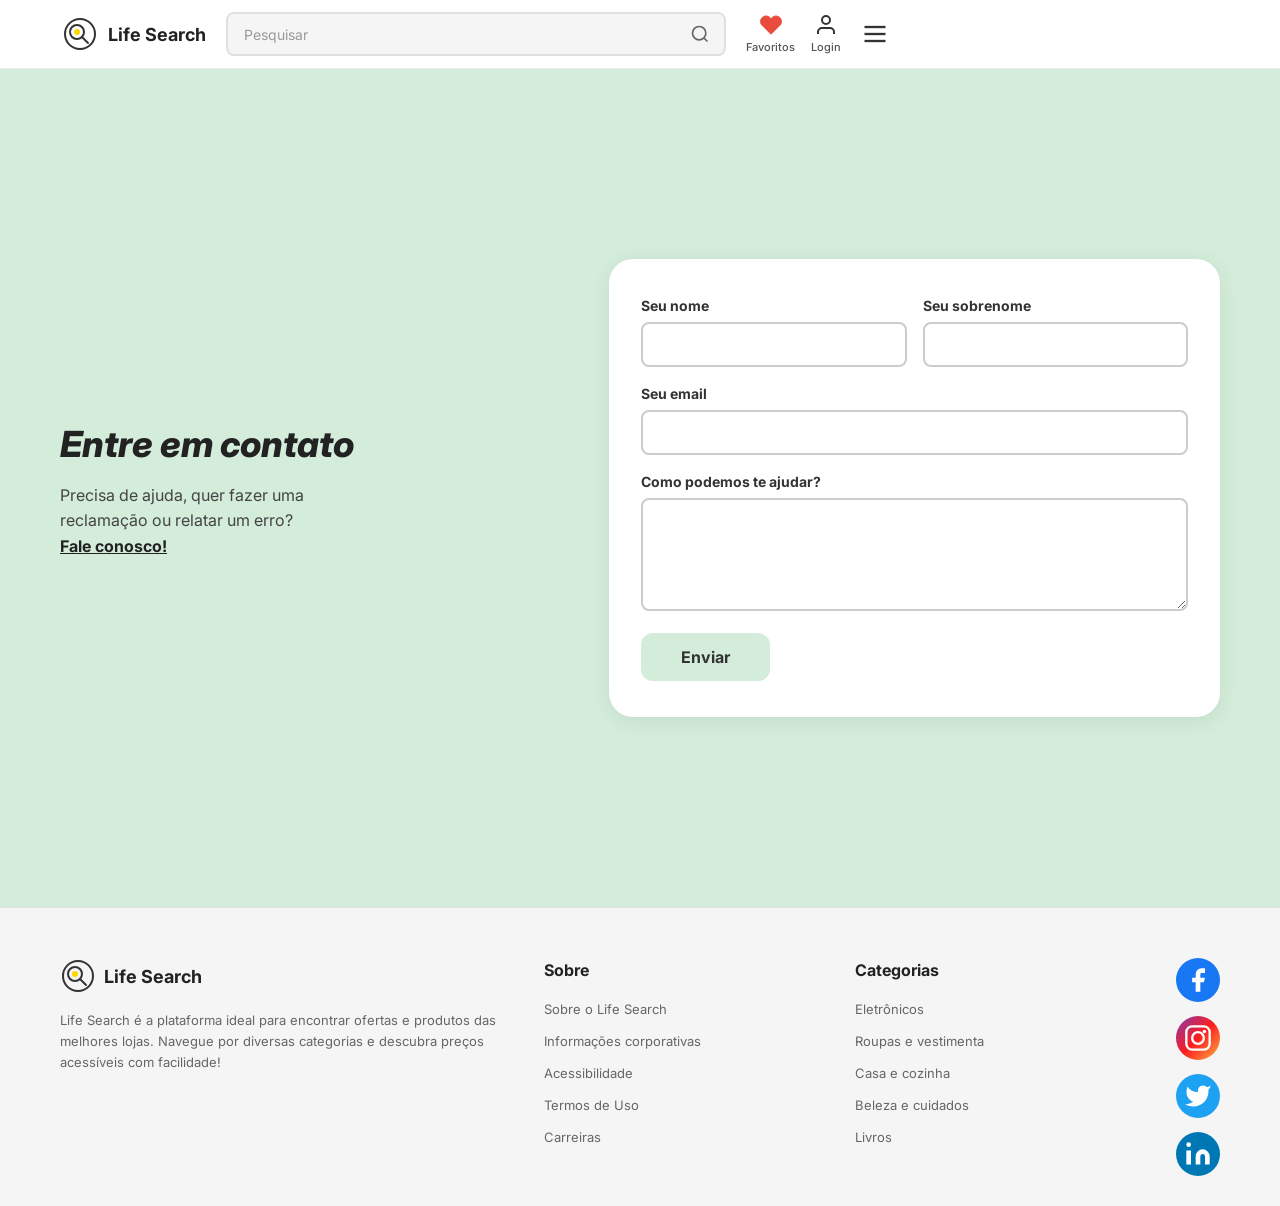
==== contato.html @ 58d378dd "feat: Implement core pages, styling, and assets for the Life Search application." ====
<!DOCTYPE html>
<html lang="pt-BR">

<head>
    <meta charset="UTF-8">
    <meta name="viewport" content="width=device-width, initial-scale=1.0">
    <meta name="description" content="Entre em contato com o Life Search. Envie sua mensagem, sugestão ou reclamação.">
    <title>Contato - Life Search</title>
    <link rel="preconnect" href="https://fonts.googleapis.com">
    <link rel="preconnect" href="https://fonts.gstatic.com" crossorigin>
    <link href="https://fonts.googleapis.com/css2?family=Inter:wght@400;500;600;700;800&display=swap" rel="stylesheet">
    <link rel="stylesheet" href="style.css">
</head>

<body>

    <!-- HEADER -->
    <header class="header" id="header">
        <div class="header-container">
            <a href="index.html" class="logo" id="logo">
                <img src="assets/img/logo_header.png" alt="Life Search" class="logo-img"
                    onerror="this.style.display='none'; this.nextElementSibling.style.display='flex';">
                <div class="logo-fallback" style="display:none;">
                    <div class="logo-icon"><svg width="32" height="32" viewBox="0 0 32 32" fill="none">
                            <circle cx="16" cy="16" r="15" stroke="#333" stroke-width="2" />
                            <circle cx="13" cy="14" r="7" stroke="#333" stroke-width="2" fill="none" />
                            <line x1="18" y1="19" x2="24" y2="25" stroke="#333" stroke-width="2"
                                stroke-linecap="round" />
                            <circle cx="13" cy="14" r="3" fill="#FFD700" />
                        </svg></div>
                    <span class="logo-text">Life Search</span>
                </div>
            </a>
            <div class="search-bar" id="search-bar">
                <input type="text" placeholder="Pesquisar" id="search-input">
                <button class="search-btn" id="search-btn">
                    <svg width="20" height="20" viewBox="0 0 24 24" fill="none" stroke="#666" stroke-width="2">
                        <circle cx="11" cy="11" r="8" />
                        <line x1="21" y1="21" x2="16.65" y2="16.65" />
                    </svg>
                </button>
            </div>
            <nav class="header-nav" id="header-nav">
                <a href="favoritos.html" class="nav-item" id="nav-favoritos">
                    <svg width="24" height="24" viewBox="0 0 24 24" fill="#e74c3c" stroke="#e74c3c" stroke-width="1">
                        <path
                            d="M20.84 4.61a5.5 5.5 0 0 0-7.78 0L12 5.67l-1.06-1.06a5.5 5.5 0 0 0-7.78 7.78l1.06 1.06L12 21.23l7.78-7.78 1.06-1.06a5.5 5.5 0 0 0 0-7.78z" />
                    </svg>
                    <span>Favoritos</span>
                </a>
                <a href="login.html" class="nav-item" id="nav-login">
                    <svg width="24" height="24" viewBox="0 0 24 24" fill="none" stroke="#333" stroke-width="2">
                        <path d="M20 21v-2a4 4 0 0 0-4-4H8a4 4 0 0 0-4 4v2" />
                        <circle cx="12" cy="7" r="4" />
                    </svg>
                    <span>Login</span>
                </a>
                <button class="menu-btn" id="menu-btn">
                    <svg width="28" height="28" viewBox="0 0 24 24" fill="none" stroke="#333" stroke-width="2">
                        <line x1="3" y1="6" x2="21" y2="6" />
                        <line x1="3" y1="12" x2="21" y2="12" />
                        <line x1="3" y1="18" x2="21" y2="18" />
                    </svg>
                </button>
            </nav>
        </div>
    </header>

    <!-- CONTACT SECTION -->
    <section class="contact-section" id="contact-section">
        <div class="contact-container">
            <div class="contact-text">
                <h1>Entre em contato</h1>
                <p>Precisa de ajuda, quer fazer uma<br>reclamação ou relatar um erro?<br><a href="#"
                        class="contact-cta">Fale conosco!</a></p>
            </div>
            <div class="contact-form-card">
                <form id="contact-form">
                    <div class="form-row">
                        <div class="form-group">
                            <label for="contact-nome"><strong>Seu nome</strong></label>
                            <input type="text" id="contact-nome" required>
                        </div>
                        <div class="form-group">
                            <label for="contact-sobrenome"><strong>Seu sobrenome</strong></label>
                            <input type="text" id="contact-sobrenome" required>
                        </div>
                    </div>
                    <div class="form-group">
                        <label for="contact-email"><strong>Seu email</strong></label>
                        <input type="email" id="contact-email" required>
                    </div>
                    <div class="form-group">
                        <label for="contact-mensagem"><strong>Como podemos te ajudar?</strong></label>
                        <textarea id="contact-mensagem" rows="5" required></textarea>
                    </div>
                    <button type="submit" class="btn-enviar" id="btn-enviar">Enviar</button>
                </form>
            </div>
        </div>
    </section>

    <!-- FOOTER -->
    <footer class="footer" id="footer">
        <div class="footer-container">
            <div class="footer-brand">
                <div class="footer-logo">
                    <img src="assets/img/logo_footer.png" alt="Life Search" class="footer-logo-img"
                        onerror="this.style.display='none'; this.nextElementSibling.style.display='flex';">
                    <div class="logo-fallback" style="display:none;">
                        <div class="logo-icon footer-logo-icon"><svg width="32" height="32" viewBox="0 0 32 32"
                                fill="none">
                                <circle cx="16" cy="16" r="15" stroke="#333" stroke-width="2" />
                                <circle cx="13" cy="14" r="7" stroke="#333" stroke-width="2" fill="none" />
                                <line x1="18" y1="19" x2="24" y2="25" stroke="#333" stroke-width="2"
                                    stroke-linecap="round" />
                                <circle cx="13" cy="14" r="3" fill="#FFD700" />
                            </svg></div><span class="logo-text">Life Search</span>
                    </div>
                </div>
                <p class="footer-desc">Life Search é a plataforma ideal para encontrar ofertas e produtos das melhores
                    lojas. Navegue por diversas categorias e descubra preços acessíveis com facilidade!</p>
            </div>
            <div class="footer-links">
                <div class="footer-col">
                    <h3>Sobre</h3>
                    <ul>
                        <li><a href="#">Sobre o Life Search</a></li>
                        <li><a href="#">Informações corporativas</a></li>
                        <li><a href="#">Acessibilidade</a></li>
                        <li><a href="#">Termos de Uso</a></li>
                        <li><a href="#">Carreiras</a></li>
                    </ul>
                </div>
                <div class="footer-col">
                    <h3>Categorias</h3>
                    <ul>
                        <li><a href="#">Eletrônicos</a></li>
                        <li><a href="#">Roupas e vestimenta</a></li>
                        <li><a href="#">Casa e cozinha</a></li>
                        <li><a href="#">Beleza e cuidados</a></li>
                        <li><a href="#">Livros</a></li>
                    </ul>
                </div>
            </div>
            <div class="footer-social">
                <a href="#" class="social-icon" id="social-facebook" aria-label="Facebook"><svg width="28" height="28"
                        viewBox="0 0 24 24" fill="white">
                        <path d="M18 2h-3a5 5 0 0 0-5 5v3H7v4h3v8h4v-8h3l1-4h-4V7a1 1 0 0 1 1-1h3z" />
                    </svg></a>
                <a href="#" class="social-icon" id="social-instagram" aria-label="Instagram"><svg width="28" height="28"
                        viewBox="0 0 24 24" fill="none" stroke="white" stroke-width="2">
                        <rect x="2" y="2" width="20" height="20" rx="5" />
                        <circle cx="12" cy="12" r="5" />
                        <circle cx="17.5" cy="6.5" r="1.5" fill="white" stroke="none" />
                    </svg></a>
                <a href="#" class="social-icon" id="social-twitter" aria-label="Twitter"><svg width="28" height="28"
                        viewBox="0 0 24 24" fill="white">
                        <path
                            d="M23 3a10.9 10.9 0 0 1-3.14 1.53 4.48 4.48 0 0 0-7.86 3v1A10.66 10.66 0 0 1 3 4s-4 9 5 13a11.64 11.64 0 0 1-7 2c9 5 20 0 20-11.5a4.5 4.5 0 0 0-.08-.83A7.72 7.72 0 0 0 23 3z" />
                    </svg></a>
                <a href="#" class="social-icon" id="social-linkedin" aria-label="LinkedIn"><svg width="28" height="28"
                        viewBox="0 0 24 24" fill="white">
                        <path d="M16 8a6 6 0 0 1 6 6v7h-4v-7a2 2 0 0 0-2-2 2 2 0 0 0-2 2v7h-4v-7a6 6 0 0 1 6-6z" />
                        <rect x="2" y="9" width="4" height="12" />
                        <circle cx="4" cy="4" r="2" />
                    </svg></a>
            </div>
        </div>
    </footer>
</body>

</html>
---- style.css ----
/* ========================================
   Life Search - Stylesheet
   ======================================== */

/* RESET & BASE */
*,
*::before,
*::after {
    margin: 0;
    padding: 0;
    box-sizing: border-box;
}

html {
    scroll-behavior: smooth;
}

body {
    font-family: 'Inter', -apple-system, BlinkMacSystemFont, 'Segoe UI', sans-serif;
    color: #222;
    background: #fff;
    line-height: 1.5;
    -webkit-font-smoothing: antialiased;
}

a {
    text-decoration: none;
    color: inherit;
}

ul {
    list-style: none;
}

img {
    max-width: 100%;
    height: auto;
    display: block;
}

/* ========================================
   HEADER
   ======================================== */
.header {
    background: #fff;
    border-bottom: 1px solid #eee;
    position: sticky;
    top: 0;
    z-index: 100;
    padding: 12px 0;
}

.header-container {
    max-width: 1200px;
    margin: 0 auto;
    padding: 0 20px;
    display: flex;
    align-items: center;
    gap: 20px;
}

/* Logo */
.logo {
    display: flex;
    align-items: center;
    gap: 8px;
    flex-shrink: 0;
}

.logo-icon {
    width: 40px;
    height: 40px;
    display: flex;
    align-items: center;
    justify-content: center;
}

.logo-text {
    font-size: 18px;
    font-weight: 700;
    color: #222;
    white-space: nowrap;
}

/* Search Bar */
.search-bar {
    flex: 1;
    max-width: 500px;
    display: flex;
    align-items: center;
    background: #f5f5f5;
    border: 2px solid #e0e0e0;
    border-radius: 8px;
    overflow: hidden;
    transition: border-color 0.2s;
}

.search-bar:focus-within {
    border-color: #FFD700;
}

.search-bar input {
    flex: 1;
    padding: 10px 16px;
    border: none;
    background: transparent;
    font-size: 14px;
    font-family: inherit;
    outline: none;
    color: #333;
}

.search-bar input::placeholder {
    color: #999;
}

.search-btn {
    display: flex;
    align-items: center;
    justify-content: center;
    padding: 10px 14px;
    background: transparent;
    border: none;
    cursor: pointer;
    transition: background 0.2s;
}

.search-btn:hover {
    background: #e8e8e8;
}

/* Header Navigation */
.header-nav {
    display: flex;
    align-items: center;
    gap: 16px;
    flex-shrink: 0;
}

.nav-item {
    display: flex;
    flex-direction: column;
    align-items: center;
    gap: 2px;
    font-size: 11px;
    font-weight: 500;
    color: #555;
    transition: color 0.2s;
}

.nav-item:hover {
    color: #222;
}

.menu-btn {
    background: none;
    border: none;
    cursor: pointer;
    display: flex;
    align-items: center;
    justify-content: center;
    padding: 4px;
    border-radius: 4px;
    transition: background 0.2s;
}

.menu-btn:hover {
    background: #f0f0f0;
}

/* ========================================
   HERO GRID
   ======================================== */
.main-content {
    max-width: 1200px;
    margin: 0 auto;
    padding: 20px;
}

.hero-grid {
    display: grid;
    grid-template-columns: 1fr 1fr 1fr 2fr 2fr;
    grid-template-rows: 140px 140px;
    gap: 12px;
    margin-bottom: 40px;
}

.hero-card {
    border-radius: 12px;
    overflow: hidden;
    position: relative;
    display: flex;
    align-items: flex-end;
    padding: 16px;
    transition: transform 0.25s ease, box-shadow 0.25s ease;
    cursor: pointer;
}

.hero-card:hover {
    transform: translateY(-3px);
    box-shadow: 0 8px 24px rgba(0, 0, 0, 0.15);
}

.hero-card img {
    position: absolute;
    top: 0;
    left: 0;
    width: 100%;
    height: 100%;
    object-fit: cover;
}

.hero-card-content {
    position: relative;
    z-index: 1;
    display: flex;
    flex-direction: column;
    justify-content: flex-end;
    width: 100%;
    height: 100%;
}

.hero-label {
    font-size: 15px;
    font-weight: 700;
    color: #fff;
    position: relative;
    z-index: 2;
    text-shadow: 0 1px 4px rgba(0, 0, 0, 0.3);
    line-height: 1.3;
}

/* Flash Deals - Ofertas Relâmpago */
.hero-ofertas {
    grid-column: 1;
    grid-row: 1 / 3;
    background: linear-gradient(135deg, #FFD700 0%, #FFC107 40%, #9b59b6 100%);
}

.hero-ofertas::after {
    content: '';
    position: absolute;
    bottom: 0;
    left: 0;
    right: 0;
    height: 50%;
    background: linear-gradient(to top, rgba(0, 0, 0, 0.45), transparent);
    border-radius: 0 0 12px 12px;
    z-index: 1;
}

.hero-ofertas .hero-label {
    color: #fff;
    text-shadow: 0 1px 6px rgba(0, 0, 0, 0.3);
    font-size: 16px;
    font-weight: 800;
    z-index: 2;
}

/* Cupons */
.hero-cupons {
    grid-column: 2;
    grid-row: 1;
    background: linear-gradient(135deg, #ec407a, #e91e63);
}

.hero-cupons .hero-label {
    font-size: 13px;
}

/* Mais Buscados */
.hero-buscados {
    grid-column: 3;
    grid-row: 1;
    background: linear-gradient(135deg, #e65100, #ff6d00);
}

.hero-buscados .hero-label {
    font-size: 13px;
}

/* Celulares */
.hero-celulares {
    grid-column: 4;
    grid-row: 1;
    background: linear-gradient(135deg, #e8eaf6, #c5cae9);
}

.hero-celulares::after {
    content: '';
    position: absolute;
    bottom: 0;
    left: 0;
    right: 0;
    height: 60%;
    background: linear-gradient(to top, rgba(0, 0, 0, 0.5), transparent);
    border-radius: 0 0 12px 12px;
    z-index: 1;
}

.hero-celulares .hero-label {
    color: #fff;
    text-align: center;
    width: 100%;
    font-size: 16px;
    z-index: 2;
}

/* Cozinha */
.hero-cozinha {
    grid-column: 5;
    grid-row: 1;
    background: linear-gradient(135deg, #4a4a4a 0%, #6d6d6d 50%, #8d8d8d 100%);
}

.hero-cozinha::after {
    content: '';
    position: absolute;
    bottom: 0;
    left: 0;
    right: 0;
    height: 60%;
    background: linear-gradient(to top, rgba(0, 0, 0, 0.5), transparent);
    border-radius: 0 0 12px 12px;
    z-index: 1;
}

.hero-cozinha .hero-label {
    font-size: 18px;
    text-align: right;
    width: 100%;
    z-index: 2;
}

/* Setup */
.hero-setup {
    grid-column: 2 / 4;
    grid-row: 2;
    background: linear-gradient(135deg, #1a1a2e, #16213e, #0f3460);
}

.hero-setup .hero-card-content {
    z-index: 2;
}

.hero-setup .setup-info {
    display: flex;
    justify-content: space-between;
    align-items: flex-end;
    width: 100%;
}

.setup-title {
    font-size: 13px;
    color: #ccc;
    font-weight: 500;
    line-height: 1.3;
    text-shadow: 0 1px 4px rgba(0, 0, 0, 0.5);
}

.setup-discount {
    font-size: 12px;
    color: #FFD700;
    text-align: right;
    line-height: 1.4;
    text-shadow: 0 1px 4px rgba(0, 0, 0, 0.5);
}

/* Hidden cards at row 2, col 4–5 */
.hero-grid> :nth-child(n+7) {
    display: none;
}

/* ========================================
   CATEGORIES
   ======================================== */
.section-title {
    font-size: 20px;
    font-weight: 700;
    color: #222;
    margin-bottom: 20px;
}

.section-title-center {
    text-align: center;
}

.categories-scroll {
    display: flex;
    gap: 12px;
    overflow-x: auto;
    padding-bottom: 12px;
    scrollbar-width: thin;
}

.categories-scroll::-webkit-scrollbar {
    height: 6px;
}

.categories-scroll::-webkit-scrollbar-thumb {
    background: #ccc;
    border-radius: 3px;
}

.category-item {
    display: flex;
    flex-direction: column;
    align-items: center;
    gap: 8px;
    min-width: 80px;
    text-align: center;
    font-size: 11px;
    font-weight: 500;
    color: #444;
    transition: transform 0.2s;
}

.category-item:hover {
    transform: translateY(-3px);
}

.category-icon {
    width: 64px;
    height: 64px;
    border-radius: 50%;
    background: #f0f4f8;
    display: flex;
    align-items: center;
    justify-content: center;
    font-size: 28px;
    box-shadow: 0 2px 8px rgba(0, 0, 0, 0.08);
    transition: box-shadow 0.2s, background 0.2s;
}

.category-item:hover .category-icon {
    box-shadow: 0 4px 12px rgba(0, 0, 0, 0.15);
    background: #e8ecf1;
}

.section-categories {
    margin-bottom: 50px;
}

/* ========================================
   OFFERS & BENEFITS
   ======================================== */
.section-offers {
    margin-bottom: 50px;
}

.offers-grid {
    display: grid;
    grid-template-columns: repeat(4, 1fr);
    gap: 20px;
}

.offer-card {
    display: flex;
    flex-direction: column;
    align-items: center;
    justify-content: center;
    padding: 30px 20px;
    border-radius: 16px;
    background: #f7f8fa;
    border: 2px solid #eee;
    text-align: center;
    gap: 12px;
    transition: transform 0.25s, box-shadow 0.25s, border-color 0.25s;
    min-height: 180px;
}

.offer-card:hover {
    transform: translateY(-5px);
    box-shadow: 0 8px 24px rgba(0, 0, 0, 0.1);
    border-color: #FFD700;
}

.offer-icon {
    font-size: 48px;
}

.offer-text {
    font-size: 16px;
    font-weight: 600;
    color: #333;
    line-height: 1.3;
}

.offer-highlight-red {
    color: #e53935;
    font-size: 20px;
}

/* ========================================
   STORES
   ======================================== */
.section-stores {
    margin-bottom: 50px;
}

.stores-grid {
    display: flex;
    gap: 20px;
    flex-wrap: wrap;
    align-items: center;
}

.store-item {
    transition: transform 0.2s;
}

.store-item:hover {
    transform: scale(1.08);
}

.store-logo {
    width: 72px;
    height: 72px;
    border-radius: 50%;
    display: flex;
    align-items: center;
    justify-content: center;
    font-size: 32px;
    box-shadow: 0 2px 10px rgba(0, 0, 0, 0.1);
    background: #f5f5f5;
    overflow: hidden;
}

.store-mercadolivre {
    background: linear-gradient(135deg, #ffe600, #ffd000);
}

.store-amazon {
    background: #232f3e;
}

.store-amazon .store-letter {
    font-size: 36px;
    font-weight: 800;
    color: #fff;
    font-family: 'Georgia', serif;
    font-style: italic;
}

.store-nike {
    background: #fff;
    border: 2px solid #eee;
}

.store-shein {
    background: linear-gradient(135deg, #e74c3c, #c0392b);
    color: #fff;
}

.store-shopee {
    background: linear-gradient(135deg, #ee4d2d, #f05c40);
}

.store-shopee .shopee-s {
    font-size: 36px;
    font-weight: 800;
    color: #fff;
}

.store-boticario {
    background: #fff;
    border: 2px solid #eee;
}

.store-text-small {
    font-size: 10px;
    font-weight: 700;
    color: #333;
}

.store-extra {
    background: linear-gradient(135deg, #1565c0, #1976d2);
    color: #fff;
}

.store-letter {
    font-size: 36px;
    font-weight: 800;
}

/* ========================================
   FOOTER
   ======================================== */
.footer {
    background: #f5f5f5;
    padding: 50px 0 30px;
    border-top: 1px solid #e0e0e0;
}

.footer-container {
    max-width: 1200px;
    margin: 0 auto;
    padding: 0 20px;
    display: grid;
    grid-template-columns: 1.5fr 2fr auto;
    gap: 40px;
    align-items: start;
}

.footer-brand {
    display: flex;
    flex-direction: column;
    gap: 16px;
}

.footer-logo {
    display: flex;
    align-items: center;
    gap: 8px;
}

.footer-logo-icon {
    width: 36px;
    height: 36px;
}

.footer-desc {
    font-size: 13px;
    color: #666;
    line-height: 1.6;
}

.footer-links {
    display: grid;
    grid-template-columns: 1fr 1fr;
    gap: 30px;
}

.footer-col h3 {
    font-size: 16px;
    font-weight: 700;
    color: #222;
    margin-bottom: 14px;
}

.footer-col ul {
    display: flex;
    flex-direction: column;
    gap: 8px;
}

.footer-col a {
    font-size: 13px;
    color: #666;
    transition: color 0.2s;
}

.footer-col a:hover {
    color: #222;
}

.footer-social {
    display: flex;
    flex-direction: column;
    gap: 14px;
    align-items: center;
}

.social-icon {
    width: 44px;
    height: 44px;
    border-radius: 50%;
    display: flex;
    align-items: center;
    justify-content: center;
    transition: transform 0.2s, opacity 0.2s;
}

.social-icon:hover {
    transform: scale(1.1);
    opacity: 0.85;
}

/* Social colors */
#social-facebook {
    background: #1877f2;
}

#social-instagram {
    background: linear-gradient(135deg, #833ab4, #fd1d1d, #fcb045);
}

#social-twitter {
    background: #1da1f2;
}

#social-linkedin {
    background: #0077b5;
}

/* ========================================
   RESPONSIVE
   ======================================== */
@media (max-width: 900px) {
    .hero-grid {
        grid-template-columns: 1fr 1fr;
        grid-template-rows: repeat(4, 140px);
    }

    .hero-ofertas {
        grid-column: 1;
        grid-row: 1 / 3;
    }

    .hero-cupons {
        grid-column: 2;
        grid-row: 1;
    }

    .hero-buscados {
        grid-column: 2;
        grid-row: 2;
    }

    .hero-celulares {
        grid-column: 1;
        grid-row: 3;
    }

    .hero-cozinha {
        grid-column: 2;
        grid-row: 3;
    }

    .hero-setup {
        grid-column: 1 / 3;
        grid-row: 4;
    }

    .offers-grid {
        grid-template-columns: repeat(2, 1fr);
    }

    .footer-container {
        grid-template-columns: 1fr;
    }

    .footer-social {
        flex-direction: row;
        justify-content: center;
    }
}

@media (max-width: 600px) {
    .header-container {
        flex-wrap: wrap;
        gap: 10px;
    }

    .search-bar {
        order: 3;
        max-width: 100%;
        width: 100%;
    }

    .hero-grid {
        grid-template-columns: 1fr;
        grid-template-rows: auto;
    }

    .hero-ofertas {
        grid-column: 1;
        grid-row: auto;
        min-height: 200px;
    }

    .hero-cupons,
    .hero-buscados,
    .hero-celulares,
    .hero-cozinha,
    .hero-setup {
        grid-column: 1;
        grid-row: auto;
        min-height: 140px;
    }

    .offers-grid {
        grid-template-columns: repeat(2, 1fr);
        gap: 12px;
    }

    .offer-card {
        min-height: 140px;
        padding: 20px 12px;
    }

    .stores-grid {
        justify-content: center;
    }

    .footer-links {
        grid-template-columns: 1fr;
    }
}

/* ========================================
   LOGO IMAGE SUPPORT
   ======================================== */
.logo-img {
    height: 40px;
    width: auto;
}

.footer-logo-img {
    height: 36px;
    width: auto;
}

.logo-fallback {
    display: flex;
    align-items: center;
    gap: 8px;
}

/* ========================================
   LOGIN PAGE
   ======================================== */
.login-page {
    background: #d4edda;
    min-height: 100vh;
    display: flex;
    align-items: center;
    justify-content: center;
    padding: 40px 20px;
}

.login-wrapper {
    width: 100%;
    max-width: 420px;
    display: flex;
    flex-direction: column;
    align-items: center;
    gap: 30px;
}

.login-logo {
    display: flex;
    flex-direction: column;
    align-items: center;
}

.login-logo-img {
    height: 64px;
    width: auto;
}

.login-card {
    background: #fff;
    border-radius: 24px;
    padding: 32px 28px;
    width: 100%;
    box-shadow: 0 4px 20px rgba(0, 0, 0, 0.08);
}

.social-login {
    text-align: center;
    margin-bottom: 24px;
}

.social-login h2 {
    font-size: 16px;
    font-weight: 700;
    margin-bottom: 12px;
}

.social-login-buttons {
    display: flex;
    border: 2px solid #333;
    border-radius: 30px;
    overflow: hidden;
}

.social-btn {
    flex: 1;
    display: flex;
    align-items: center;
    justify-content: center;
    padding: 10px;
    background: #fff;
    border: none;
    cursor: pointer;
    transition: background 0.2s;
}

.social-btn:not(:last-child) {
    border-right: 2px solid #333;
}

.social-btn:hover {
    background: #f0f0f0;
}

.login-section,
.register-section {
    text-align: center;
}

.login-section h2,
.register-section h2 {
    font-size: 20px;
    font-weight: 800;
    margin-bottom: 16px;
}

.input-group {
    margin-bottom: 12px;
}

.input-group input {
    width: 100%;
    padding: 12px 16px;
    border: 2px solid #ccc;
    border-radius: 24px;
    font-size: 14px;
    font-family: inherit;
    outline: none;
    transition: border-color 0.2s;
    background: #fff;
}

.input-group input:focus {
    border-color: #333;
}

.input-group input::placeholder {
    color: #999;
}

.password-group {
    position: relative;
}

.password-group input {
    padding-right: 48px;
}

.toggle-password {
    position: absolute;
    right: 14px;
    top: 50%;
    transform: translateY(-50%);
    background: none;
    border: none;
    cursor: pointer;
    padding: 4px;
    display: flex;
    align-items: center;
}

.btn-primary {
    display: inline-block;
    padding: 12px 40px;
    background: #d4edda;
    color: #333;
    border: none;
    border-radius: 24px;
    font-size: 16px;
    font-weight: 700;
    font-family: inherit;
    cursor: pointer;
    margin-top: 8px;
    transition: background 0.2s, transform 0.2s;
}

.btn-primary:hover {
    background: #b7dfbf;
    transform: translateY(-2px);
}

.divider {
    border: none;
    border-top: 2px solid #ddd;
    margin: 24px 0;
}

/* ========================================
   FAVORITOS PAGE
   ======================================== */
.favoritos-header {
    display: flex;
    justify-content: space-between;
    align-items: baseline;
    margin-bottom: 8px;
    margin-top: 20px;
}

.favoritos-header h1 {
    font-size: 28px;
    font-weight: 800;
}

.favoritos-count {
    font-size: 16px;
    color: #555;
}

.favoritos-count strong {
    color: #4caf50;
    font-size: 20px;
}

.section-divider {
    border: none;
    border-top: 2px solid #222;
    margin-bottom: 30px;
}

.favoritos-grid {
    display: grid;
    grid-template-columns: repeat(4, 1fr);
    gap: 20px;
    margin-bottom: 60px;
}

.product-card {
    border: 2px solid #eee;
    border-radius: 16px;
    padding: 16px;
    position: relative;
    transition: box-shadow 0.2s, transform 0.2s;
    background: #fff;
}

.product-card:hover {
    box-shadow: 0 6px 20px rgba(0, 0, 0, 0.1);
    transform: translateY(-3px);
}

.remove-fav {
    position: absolute;
    top: 8px;
    right: 8px;
    width: 24px;
    height: 24px;
    border-radius: 50%;
    background: none;
    border: none;
    font-size: 18px;
    color: #e53935;
    cursor: pointer;
    display: flex;
    align-items: center;
    justify-content: center;
    transition: background 0.2s;
}

.remove-fav:hover {
    background: #fce4ec;
}

.product-img {
    width: 100%;
    height: 150px;
    display: flex;
    align-items: center;
    justify-content: center;
    margin-bottom: 12px;
}

.product-img img {
    max-height: 100%;
    max-width: 100%;
    object-fit: contain;
}

.product-name {
    font-size: 14px;
    font-weight: 700;
    color: #222;
    margin-bottom: 4px;
    line-height: 1.3;
}

.product-price {
    font-size: 14px;
    font-weight: 600;
    color: #e53935;
    margin-bottom: 12px;
}

.product-actions {
    display: flex;
    align-items: center;
    gap: 10px;
}

.btn-comprar {
    display: inline-block;
    padding: 8px 20px;
    background: #d4edda;
    color: #333;
    border-radius: 8px;
    font-size: 13px;
    font-weight: 600;
    transition: background 0.2s;
}

.btn-comprar:hover {
    background: #b7dfbf;
}

.store-badge {
    display: inline-flex;
    align-items: center;
    justify-content: center;
    width: 32px;
    height: 32px;
    border-radius: 8px;
    font-size: 12px;
    font-weight: 700;
}

.store-badge-amazon {
    background: #e74c3c;
}

.store-badge-amazon-dark {
    background: #232f3e;
}

.store-badge-magalu {
    background: #3f51b5;
    color: #fff;
    font-size: 8px;
    border-radius: 6px;
    padding: 2px 4px;
    width: auto;
}

.store-badge-kabum {
    background: #ff6d00;
    color: #fff;
    font-weight: 800;
    font-style: italic;
}

/* ========================================
   SEARCH / PESQUISA PAGE
   ======================================== */
.search-info-bar {
    background: #f5f5f5;
    padding: 14px 20px;
    border-radius: 12px;
    margin-bottom: 16px;
    margin-top: 20px;
    font-size: 15px;
}

.search-controls {
    display: flex;
    align-items: center;
    gap: 16px;
    margin-bottom: 24px;
    flex-wrap: wrap;
}

.btn-filtros {
    display: flex;
    align-items: center;
    gap: 6px;
    padding: 8px 16px;
    background: #fff;
    border: 2px solid #ddd;
    border-radius: 8px;
    font-size: 13px;
    font-weight: 600;
    font-family: inherit;
    cursor: pointer;
    transition: border-color 0.2s;
}

.btn-filtros:hover {
    border-color: #333;
}

.search-meta {
    display: flex;
    align-items: center;
    gap: 12px;
    font-size: 13px;
    color: #666;
}

.btn-sort {
    background: none;
    border: none;
    font-size: 13px;
    font-weight: 600;
    font-family: inherit;
    color: #333;
    cursor: pointer;
}

.search-results-grid {
    display: grid;
    grid-template-columns: repeat(4, 1fr);
    gap: 16px;
    margin-bottom: 60px;
}

.search-product-card {
    border: 2px solid #eee;
    border-radius: 16px;
    padding: 16px;
    position: relative;
    text-align: center;
    transition: box-shadow 0.2s, transform 0.2s;
    display: flex;
    flex-direction: column;
    align-items: center;
    background: #fff;
}

.search-product-card:hover {
    box-shadow: 0 6px 20px rgba(0, 0, 0, 0.1);
    transform: translateY(-3px);
}

.search-product-fav {
    position: absolute;
    top: 12px;
    right: 12px;
    cursor: pointer;
}

.search-product-img {
    width: 100%;
    height: 120px;
    display: flex;
    align-items: center;
    justify-content: center;
    margin-bottom: 12px;
}

.search-product-img img {
    max-height: 100%;
    max-width: 100%;
    object-fit: contain;
}

.search-product-name {
    font-size: 14px;
    font-weight: 700;
    color: #222;
    margin-bottom: 4px;
    text-align: left;
    width: 100%;
}

.search-product-meta {
    font-size: 12px;
    color: #888;
    text-align: left;
    width: 100%;
    margin-bottom: 2px;
}

.search-product-price {
    font-size: 14px;
    font-weight: 700;
    color: #e53935;
    text-align: left;
    width: 100%;
    margin-bottom: 8px;
}

.search-product-compare {
    font-size: 12px;
    color: #666;
    text-align: left;
    width: 100%;
}

/* ========================================
   PRODUCT DETAIL PAGE
   ======================================== */
.product-detail {
    margin-top: 20px;
    margin-bottom: 30px;
}

.product-detail-title {
    font-size: 16px;
    font-weight: 600;
    color: #333;
    margin-bottom: 20px;
    line-height: 1.4;
}

.product-detail-hero {
    display: flex;
    align-items: center;
    gap: 40px;
    margin-bottom: 16px;
}

.product-detail-img {
    width: 200px;
    flex-shrink: 0;
}

.product-detail-img img {
    border-radius: 8px;
}

.product-detail-info {
    display: flex;
    flex-direction: column;
    gap: 16px;
}

.product-detail-price {
    font-size: 28px;
    font-weight: 800;
    color: #222;
}

.btn-compare {
    display: inline-block;
    padding: 12px 24px;
    background: #fff;
    border: 2px solid #333;
    border-radius: 8px;
    font-size: 14px;
    font-weight: 600;
    font-family: inherit;
    cursor: pointer;
    transition: background 0.2s;
}

.btn-compare:hover {
    background: #f5f5f5;
}

.product-rating {
    display: flex;
    gap: 4px;
    margin-bottom: 30px;
}

.star {
    font-size: 24px;
    color: #ddd;
}

.star.filled {
    color: #ffc107;
}

/* Store Comparison */
.store-comparison {
    margin-bottom: 60px;
}

.comparison-list {
    border: 2px solid #e0e0e0;
    border-radius: 16px;
    overflow: hidden;
}

.comparison-row {
    display: flex;
    align-items: center;
    gap: 16px;
    padding: 16px 20px;
    border-bottom: 1px solid #eee;
    transition: background 0.2s;
}

.comparison-row:last-child {
    border-bottom: none;
}

.comparison-row:hover {
    background: #fafafa;
}

.comparison-img {
    width: 60px;
    flex-shrink: 0;
}

.comparison-img img {
    border-radius: 4px;
}

.comparison-details {
    flex: 1;
}

.comparison-price {
    font-size: 15px;
    color: #222;
    margin-bottom: 2px;
}

.comparison-installment {
    font-size: 12px;
    color: #888;
    margin-bottom: 4px;
}

.comparison-meta {
    display: flex;
    align-items: center;
    gap: 6px;
}

.star-small {
    font-size: 14px;
    color: #ddd;
}

.star-small.filled {
    color: #ffc107;
}

.comparison-store {
    flex-shrink: 0;
}

.store-circle {
    width: 40px;
    height: 40px;
    border-radius: 50%;
    display: flex;
    align-items: center;
    justify-content: center;
    font-size: 16px;
    font-weight: 700;
}

.btn-comprar-dark {
    display: inline-block;
    padding: 10px 20px;
    background: #333;
    color: #fff;
    border-radius: 8px;
    font-size: 13px;
    font-weight: 600;
    flex-shrink: 0;
    transition: background 0.2s;
}

.btn-comprar-dark:hover {
    background: #555;
}

/* ========================================
   CONTACT PAGE
   ======================================== */
.contact-section {
    background: #d4edda;
    min-height: calc(100vh - 62px);
    display: flex;
    align-items: center;
}

.contact-container {
    max-width: 1200px;
    margin: 0 auto;
    padding: 40px 20px;
    display: grid;
    grid-template-columns: 1fr 1.2fr;
    gap: 40px;
    align-items: center;
    width: 100%;
}

.contact-text h1 {
    font-size: 36px;
    font-weight: 800;
    font-style: italic;
    color: #222;
    margin-bottom: 12px;
}

.contact-text p {
    font-size: 16px;
    color: #444;
    line-height: 1.6;
}

.contact-cta {
    font-weight: 700;
    text-decoration: underline !important;
    color: #222;
}

.contact-form-card {
    background: #fff;
    border-radius: 24px;
    padding: 36px 32px;
    box-shadow: 0 4px 20px rgba(0, 0, 0, 0.08);
}

.form-row {
    display: grid;
    grid-template-columns: 1fr 1fr;
    gap: 16px;
}

.form-group {
    margin-bottom: 16px;
}

.form-group label {
    display: block;
    font-size: 14px;
    font-weight: 600;
    color: #333;
    margin-bottom: 6px;
}

.form-group input,
.form-group textarea {
    width: 100%;
    padding: 12px 16px;
    border: 2px solid #ccc;
    border-radius: 8px;
    font-size: 14px;
    font-family: inherit;
    outline: none;
    transition: border-color 0.2s;
    resize: vertical;
}

.form-group input:focus,
.form-group textarea:focus {
    border-color: #333;
}

.btn-enviar {
    display: inline-block;
    padding: 14px 40px;
    background: #d4edda;
    color: #333;
    border: none;
    border-radius: 12px;
    font-size: 16px;
    font-weight: 700;
    font-family: inherit;
    cursor: pointer;
    transition: background 0.2s, transform 0.2s;
}

.btn-enviar:hover {
    background: #b7dfbf;
    transform: translateY(-2px);
}

/* ========================================
   RESPONSIVE - ALL PAGES
   ======================================== */
@media (max-width: 900px) {
    .favoritos-grid {
        grid-template-columns: repeat(2, 1fr);
    }

    .search-results-grid {
        grid-template-columns: repeat(2, 1fr);
    }

    .product-detail-hero {
        flex-direction: column;
        align-items: flex-start;
    }

    .contact-container {
        grid-template-columns: 1fr;
        text-align: center;
    }

    .contact-text h1 {
        font-size: 28px;
    }

    .comparison-row {
        flex-wrap: wrap;
    }
}

@media (max-width: 600px) {
    .favoritos-grid {
        grid-template-columns: 1fr;
    }

    .favoritos-header {
        flex-direction: column;
        gap: 4px;
    }

    .search-results-grid {
        grid-template-columns: 1fr 1fr;
        gap: 10px;
    }

    .form-row {
        grid-template-columns: 1fr;
    }

    .login-card {
        padding: 24px 20px;
    }

    .product-detail-hero {
        gap: 20px;
    }

    .product-detail-price {
        font-size: 22px;
    }
}
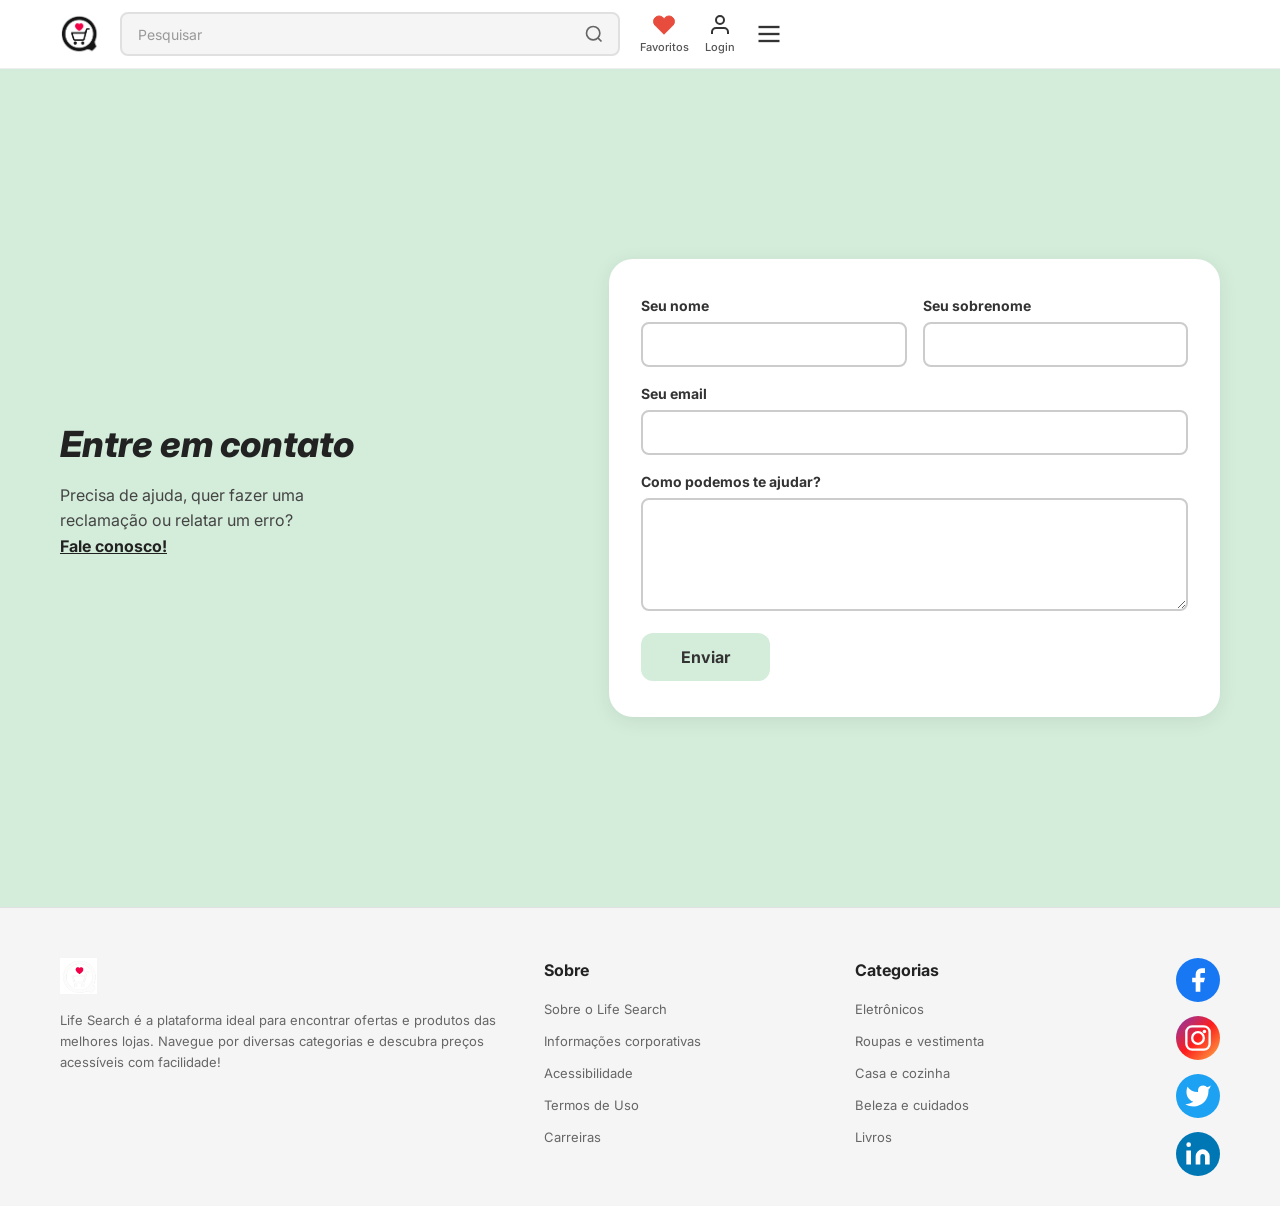
==== commit b69ca682: "main" ====
--- a/contato.html
+++ b/contato.html
@@ -18,7 +18,7 @@
     <header class="header" id="header">
         <div class="header-container">
             <a href="index.html" class="logo" id="logo">
-                <img src="assets/img/logo_header.png" alt="Life Search" class="logo-img"
+                <img src="assets/img/logo_preta.png" alt="Life Search" class="logo-img"
                     onerror="this.style.display='none'; this.nextElementSibling.style.display='flex';">
                 <div class="logo-fallback" style="display:none;">
                     <div class="logo-icon"><svg width="32" height="32" viewBox="0 0 32 32" fill="none">
@@ -105,7 +105,7 @@
         <div class="footer-container">
             <div class="footer-brand">
                 <div class="footer-logo">
-                    <img src="assets/img/logo_footer.png" alt="Life Search" class="footer-logo-img"
+                    <img src="assets/img/logo_branca.png" alt="Life Search" class="footer-logo-img"
                         onerror="this.style.display='none'; this.nextElementSibling.style.display='flex';">
                     <div class="logo-fallback" style="display:none;">
                         <div class="logo-icon footer-logo-icon"><svg width="32" height="32" viewBox="0 0 32 32"
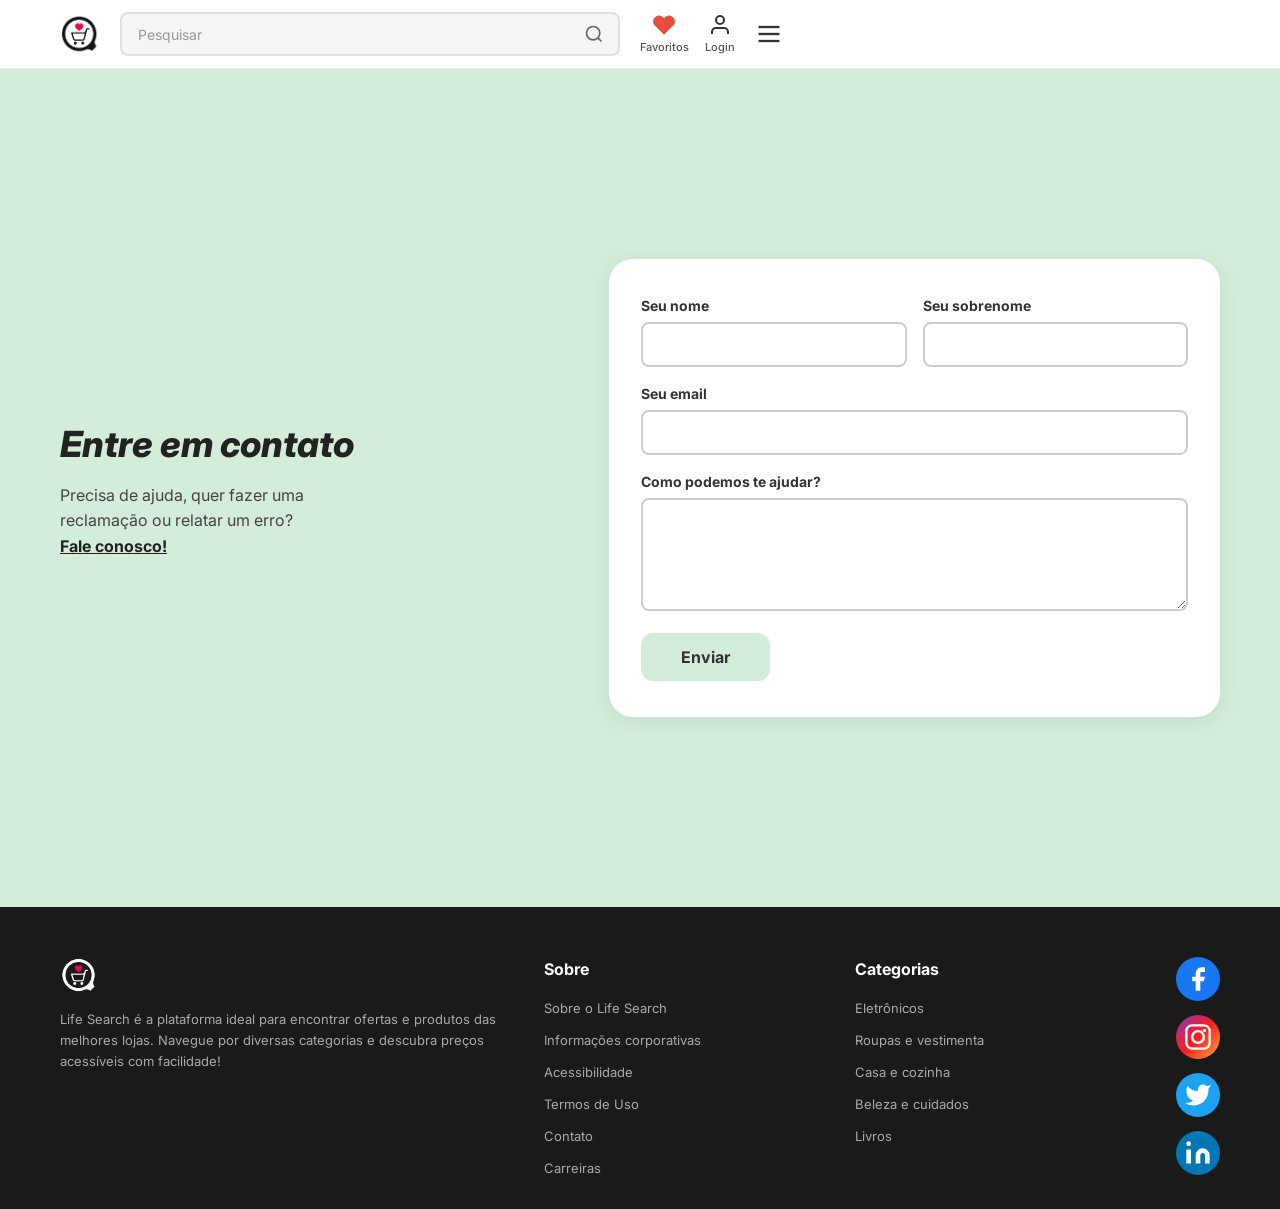
==== commit 4fd5cf01: "commit 2" ====
--- a/contato.html
+++ b/contato.html
@@ -129,17 +129,18 @@
                         <li><a href="#">Informações corporativas</a></li>
                         <li><a href="#">Acessibilidade</a></li>
                         <li><a href="#">Termos de Uso</a></li>
+                        <li><a href="contato.html">Contato</a></li>
                         <li><a href="#">Carreiras</a></li>
                     </ul>
                 </div>
                 <div class="footer-col">
                     <h3>Categorias</h3>
                     <ul>
-                        <li><a href="#">Eletrônicos</a></li>
-                        <li><a href="#">Roupas e vestimenta</a></li>
-                        <li><a href="#">Casa e cozinha</a></li>
-                        <li><a href="#">Beleza e cuidados</a></li>
-                        <li><a href="#">Livros</a></li>
+                        <li><a href="pesquisa.html">Eletrônicos</a></li>
+                        <li><a href="pesquisa.html">Roupas e vestimenta</a></li>
+                        <li><a href="pesquisa.html">Casa e cozinha</a></li>
+                        <li><a href="pesquisa.html">Beleza e cuidados</a></li>
+                        <li><a href="pesquisa.html">Livros</a></li>
                     </ul>
                 </div>
             </div>
--- a/style.css
+++ b/style.css
@@ -379,6 +379,7 @@
     font-weight: 700;
     color: #222;
     margin-bottom: 20px;
+    text-align: center;
 }
 
 .section-title-center {
@@ -391,6 +392,7 @@
     overflow-x: auto;
     padding-bottom: 12px;
     scrollbar-width: thin;
+    justify-content: center;
 }
 
 .categories-scroll::-webkit-scrollbar {
@@ -438,14 +440,14 @@
 }
 
 .section-categories {
-    margin-bottom: 50px;
+    margin-bottom: 30px;
 }
 
 /* ========================================
    OFFERS & BENEFITS
    ======================================== */
 .section-offers {
-    margin-bottom: 50px;
+    margin-bottom: 30px;
 }
 
 .offers-grid {
@@ -495,14 +497,15 @@
    STORES
    ======================================== */
 .section-stores {
-    margin-bottom: 50px;
+    margin-bottom: 40px;
 }
 
 .stores-grid {
     display: flex;
-    gap: 20px;
+    gap: 28px;
     flex-wrap: wrap;
     align-items: center;
+    justify-content: center;
 }
 
 .store-item {
@@ -520,76 +523,24 @@
     display: flex;
     align-items: center;
     justify-content: center;
-    font-size: 32px;
     box-shadow: 0 2px 10px rgba(0, 0, 0, 0.1);
-    background: #f5f5f5;
+    background: #fff;
     overflow: hidden;
 }
 
-.store-mercadolivre {
-    background: linear-gradient(135deg, #ffe600, #ffd000);
-}
-
-.store-amazon {
-    background: #232f3e;
-}
-
-.store-amazon .store-letter {
-    font-size: 36px;
-    font-weight: 800;
-    color: #fff;
-    font-family: 'Georgia', serif;
-    font-style: italic;
-}
-
-.store-nike {
-    background: #fff;
-    border: 2px solid #eee;
-}
-
-.store-shein {
-    background: linear-gradient(135deg, #e74c3c, #c0392b);
-    color: #fff;
-}
-
-.store-shopee {
-    background: linear-gradient(135deg, #ee4d2d, #f05c40);
-}
-
-.store-shopee .shopee-s {
-    font-size: 36px;
-    font-weight: 800;
-    color: #fff;
-}
-
-.store-boticario {
-    background: #fff;
-    border: 2px solid #eee;
-}
-
-.store-text-small {
-    font-size: 10px;
-    font-weight: 700;
-    color: #333;
-}
-
-.store-extra {
-    background: linear-gradient(135deg, #1565c0, #1976d2);
-    color: #fff;
-}
-
-.store-letter {
-    font-size: 36px;
-    font-weight: 800;
+.store-logo img {
+    width: 100%;
+    height: 100%;
+    object-fit: cover;
 }
 
 /* ========================================
    FOOTER
    ======================================== */
 .footer {
-    background: #f5f5f5;
+    background: #1a1a1a;
     padding: 50px 0 30px;
-    border-top: 1px solid #e0e0e0;
+    border-top: none;
 }
 
 .footer-container {
@@ -621,7 +572,7 @@
 
 .footer-desc {
     font-size: 13px;
-    color: #666;
+    color: #aaa;
     line-height: 1.6;
 }
 
@@ -634,7 +585,7 @@
 .footer-col h3 {
     font-size: 16px;
     font-weight: 700;
-    color: #222;
+    color: #fff;
     margin-bottom: 14px;
 }
 
@@ -646,12 +597,16 @@
 
 .footer-col a {
     font-size: 13px;
-    color: #666;
+    color: #aaa;
     transition: color 0.2s;
 }
 
 .footer-col a:hover {
-    color: #222;
+    color: #fff;
+}
+
+.footer .logo-text {
+    color: #fff;
 }
 
 .footer-social {
